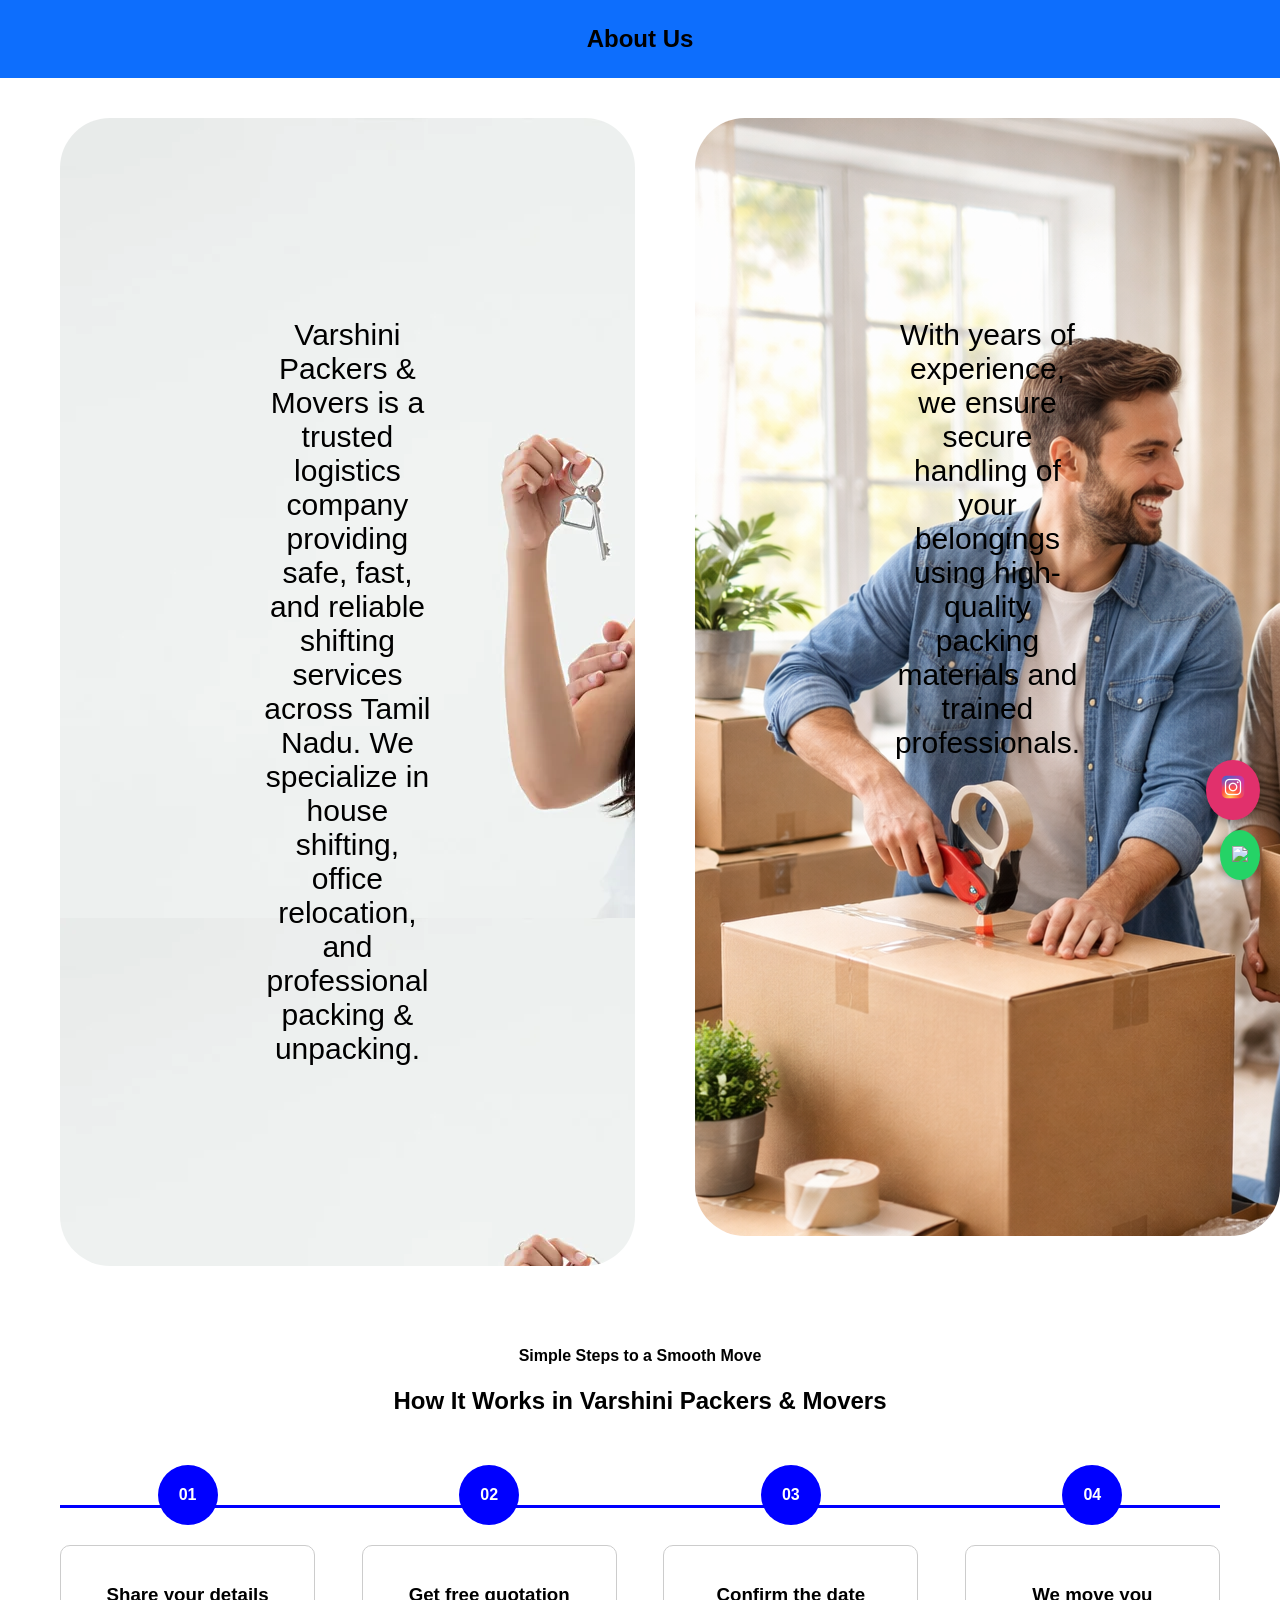
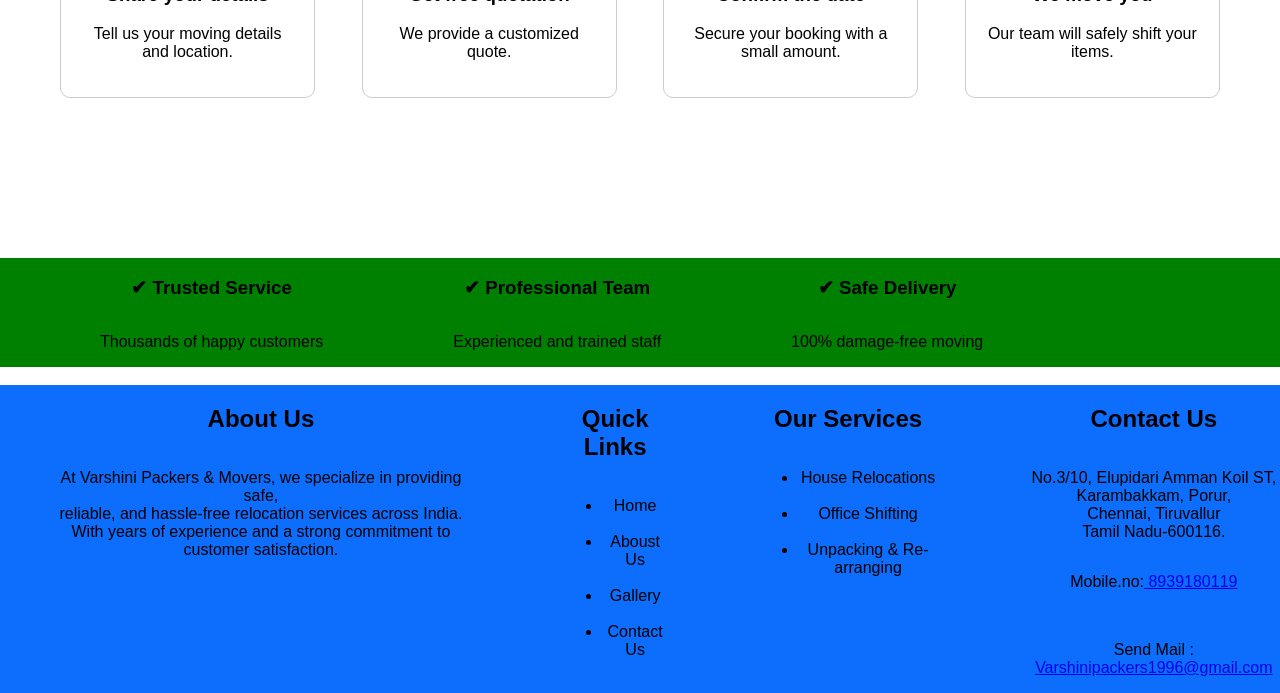
==== about.html @ 14fcb634 "Add files via upload" ====
<!DOCTYPE html>
<html>
<head>
    <meta name="viewport" content="width=device-width, initial-scale=1.0">
    <title>About - Varshini Packers & Movers</title>
    <link rel="stylesheet" href="style.css">
    <style>
        body{
            margin-top: 0;
        }
        .abot{
            text-align: center;
            display: flex;
        }
        .bas{
            margin:-60px;
            padding: 25px;
            border: #E1306C;
            background-color: #0d6efd;
            text-align: center;
        }
        .sm{
            margin: 100px 0px 0px 60px;
            padding: 200px;
            background-image: url("images/19.webp" );
            font-size: 30px;
            width: 250px;
            display: flex;
            
            border-radius: 50px;
        }
        .sr{
            margin-top:100px ;
            padding: 200px;
            background-image: url("images/pic4.png" );
            width: 250px;
            font-size: 30px;
            display: flex;
            margin-left: 60px;
            border-radius: 50px;
        }
        .about-feature{

            background-color: green;
            margin-top: 100px;
            margin-bottom: anchor-size(-37px);
            display: flex;
               gap: 30px;
        }
        .feature{
            display: flex;
            flex-direction: column;
            text-align: center;
            margin-left: 100px;
        }
        

        .steps {
    text-align: center;
    padding: 60px;
}


.step-container {
    display: flex;
    justify-content: space-between;
    position: relative;
    margin-top: 50px;
}


/* LINE CONNECTOR */
.step-container::before {
    content: "";
    position: absolute;
    top: 40px;
    left: 0;
    width: 100%;
    height: 3px;
    background: blue;
    z-index: -1;
}


/* EACH STEP */
.step {
    width: 22%;
    text-align: center;
}


/* CIRCLE NUMBER */
.circle {
    width: 60px;
    height: 60px;
    background: blue;
    color: white;
    border-radius: 50%;
    line-height: 60px;
    margin: auto;
    font-weight: bold;
}


/* BOX */
.box {
    border: 1px solid #ccc;
    padding: 20px;
    margin-top: 20px;
    border-radius: 10px;
}


/* HOVER EFFECT */
.box:hover {
    border-color: blue;
    box-shadow: 0 5px 15px rgba(0,0,0,0.2);
}

        .subu{
    background-color: #0d6efd;
    display: flex;
    gap: 40px;


}
.ros{
    display: flex;
    flex-direction: column;
    text-align: center;
    margin-left: 50px;
}
.sn{
    text-wrap: inherit;
}


/* ================= RESPONSIVE (SAME UI) ================= */

/* Tablet */
@media (max-width: 992px) {

    .abot {
        flex-wrap: wrap;
        justify-content: center;
    }

    .sm, .sr {
        padding: 120px;
        width: 200px;
    }

    .about-feature {
        flex-wrap: wrap;
        justify-content: center;
    }

    .feature {
        margin-left: 0;
    }

    .step-container {
        flex-wrap: wrap;
        gap: 20px;
    }

    .step {
        width: 45%;
    }
}


/* Mobile */
@media (max-width: 768px) {

    /* About section */
    .abot {
        flex-direction: column;
        align-items: center;
    }

    .sm, .sr {
        padding: 80px;
        width: 80%;
        margin-left: 0;
    }

    .bas {
        margin: 10px;
    }

    /* Feature section */
    .about-feature {
        flex-direction: column;
        align-items: center;
    }

    .feature {
        margin-left: 0;
    }

    /* Steps */
    .step-container {
        flex-direction: column;
        align-items: center;
    }

    .step {
        width: 90%;
    }

    .step-container::before {
        display: none; /* line remove mobile */
    }

    /* Footer */
    .subu {
        flex-direction: column;
        align-items: center;
    }

    .ros {
        margin-left: 0;
    }
}


/* Small Mobile */
@media (max-width: 480px) {

    .sm, .sr {
        padding: 60px;
        font-size: 18px;
    }

    .circle {
        width: 50px;
        height: 50px;
        line-height: 50px;
    }

    .box {
        padding: 15px;
    }
}
        
        </style>
</head>
<body>
<h2 class="bas">About Us</h2>

<section class="abot">

    <p class="sm">
        Varshini Packers & Movers is a trusted logistics company providing safe,
        fast, and reliable shifting services across Tamil Nadu. We specialize in house shifting,
        office relocation, and professional packing & unpacking.
    </p>
    <p class="sr">
        With years of experience, we ensure secure handling of your belongings using
        high-quality packing materials and trained professionals.
    </p>
</section>

<section class="steps">


    <h4>Simple Steps to a Smooth Move</h4>
    <h1>How It Works in Varshini Packers & Movers</h1>


    <div class="step-container">


        <!-- STEP 1 -->
        <div class="step">
            <div class="circle">01</div>
            <div class="box">
                <h3>Share your details</h3>
                <p>Tell us your moving details and location.</p>
            </div>
        </div>


        <!-- STEP 2 -->
        <div class="step">
            <div class="circle">02</div>
            <div class="box">
                <h3>Get free quotation</h3>
                <p>We provide a customized quote.</p>
            </div>
        </div>


        <!-- STEP 3 -->
        <div class="step">
            <div class="circle">03</div>
            <div class="box">
                <h3>Confirm the date</h3>
                <p>Secure your booking with a small amount.</p>
            </div>
        </div>


        <!-- STEP 4 -->
        <div class="step">
            <div class="circle">04</div>
            <div class="box">
                <h3>We move you</h3>
                <p>Our team will safely shift your items.</p>
            </div>
        </div>


    </div>


</section>



<div class="about-feature">
    <div class="feature">
        <h3>✔ Trusted Service</h3>
        <p>Thousands of happy customers</p>
    </div>

    <div class="feature">
        <h3>✔ Professional Team</h3>
        <p>Experienced and trained staff</p>
    </div>

    <div class="feature">
        <h3>✔ Safe Delivery</h3>
        <p>100% damage-free moving</p>
    </div>
</div>





<div class="social-float">

    <!-- WhatsApp -->
    <a href="https://wa.me/ 8939180119" target="_blank" class="whatsapp">
        <img src="images\whatsapp.png">
    </a>
    <br>
    <!-- Instagram -->
    <a href="https://www.instagram.com/varshinipackers1996" target="_blank" class="instagram">
        <img src="images\instagram.png">
    </a>
    

</div>

<selection  class="subu">
    <div class="ros">
        <h2>About Us</h2>
        <p class="sn">At Varshini Packers & Movers, we specialize in providing safe,<br> reliable, and hassle-free relocation services across India.
        <br> With years of experience and a strong commitment to customer satisfaction.</p>
    </div>

    <div class="ros">
        <h2>Quick Links</h2>
        <ul>
            <li><a onclick="window.location.href='index.html'">Home</a></li><br>
            <li><a onclick="window.location.href='about.html'">Aboust Us</a></li><br>
            <li><a onclick="window.location.href='gallery.html'">Gallery</a></li><br>
            <li><a onclick="window.location.href='contact.html'">Contact Us</a></li>
        </ul>
    </div>

    <div class="ros">
        <h2>Our Services</h2>
        <ul>
            <li><a onclick="window.location.href='house.html'">House Relocations</a></li><br>
            <li><a onclick="window.location.href='office.html'">Office Shifting</a></li><br>
            <li><a onclick="window.location.href='unpackandreloc.html'">Unpacking & Re-arranging</a></li>
        </ul>
    </div>

     <div class="ros">
        <h2>Contact Us</h2>
        <p>No.3/10, Elupidari Amman Koil ST,<br>
Karambakkam, Porur,<br> Chennai, Tiruvallur<br>
Tamil Nadu-600116.</p>
<p> Mobile.no:<a href="tel: 8939180119"> 8939180119</a>  </p><br>
<p>Send Mail : <a href="mailto: Varshinipackers1996@gmail.com ">Varshinipackers1996@gmail.com </a></p>

    </div>
</selection>
</body>
</html>
---- style.css ----
body {
    font-family: Arial;
    margin:0;
    padding-top: 60px;
    
}
nav { display:flex;
    justify-content:space-between;
    background:deepskyblue;
    color:white;
    padding:10px;
}
nav ul {
    display:flex;
    list-style:none;
}
nav ul li {
    margin:10px;
}

.hero {
    margin-top: 2%;
    position:relative;
    text-align:center;
    color:white;
}

.hero-img {
    width:100%;
    height:90vh;
    object-fit:cover;
}

.hero h2 {
    position:absolute;
    top:40%;
    left:50%;
    transform:translate(-50%, -50%);
}

.hero button {
    position:absolute;
    top:55%; left:50%;
    transform:translate(-50%, -50%);
}

.services {
    display:flex;
    justify-content:center;
    flex-wrap:wrap;
}
.card {
    padding:15px;
    margin:10px;
    background:#f4f4f4;
    text-align:center;
    width:200px;
}
.card img {
    width:100%;
    height:120px;
    object-fit:cover;
}

button {
    background:orange;
    padding:10px;
    border:none;
    color:white;
}
.logo{
    height: 70px;
    width: 150px;
    border-radius: 10%;
    background-color: #0d6efd;
}
/* Fade In Animation */
@keyframes fadeIn {
    from {
        opacity: 0; transform: translateY(20px); }
    to { opacity: 1; transform: translateY(0); }
}



/* Slide Down Navbar */
@keyframes slideDown {
    from { transform: translateY(-100%); opacity:0; }
    to { transform: translateY(0); opacity:1; }
}

.hero h2 {
    animation: fadeIn 2s ease-in-out;
}

.hero button {
    animation: fadeIn 3s ease-in-out;
}

.card {
    transition: transform 0.3s, box-shadow 0.3s;
    animation: fadeIn 1s ease-in;
}

.card:hover {
    transform: scale(1.05);
    box-shadow: 0 10px 20px rgba(0,0,0,0.2);
}

/* Navbar animation */
nav {
    position: fixed;
    top: 0;
    width: 100%;
    z-index: 1000;
    animation: slideDown 1s ease;
}

.menu li {
  position: relative;
  display: inline-block;
}

.menu a {
 color:black;
  text-decoration: none;
  padding: 10px 15px;
  display: block;
}

/* Dropdown hidden */
.dropdown-menu {
  display: none;
  position: absolute;
  background:deepskyblue;
  min-width: 200px;
  top: 100%;
  left: 0;
}

.dropdown-menu li {
  display: block;
}

.dropdown-menu a {
  color: black;
}

/* Hover effect (PC) */
.dropdown:hover .dropdown-menu {
  display: block;
}





.social-float a {
    position: fixed;
    right: 20px;
    padding: 12px;
    border-radius: 50%;
    color: white;
    font-size: 22px;
    text-align: center;
    z-index: 1000;
    box-shadow: 0 4px 10px rgba(0,0,0,0.3);
    transition: transform 0.10s;
}

.social-float a:hover {
    transform: scale(1.1);
}

/* WhatsApp */
.whatsapp {
    bottom: 20px;
    background: #25D366;
}

/* Instagram */
.instagram {
    bottom: 80px;
    background: #E1306C;
}



.about {
    padding: 50px;
}

.about-container {
    display: flex;
    align-items: center;
    justify-content: space-between;
}

/* LEFT IMAGES */
.about-images {
    position: relative;
}

.img1 {
     height:300px;
    width: 250px;
    border-radius: 50%;
}

.img2 {
  height:300px;
    width: 250px;
    border-radius: 50%;
    position: absolute;
    left: 150px;
    top: 50px;
}

/* EXPERIENCE CIRCLE */
.experience {
    position: absolute;
    top: 100px;
    left: 80px;
    background: blue;
    color: white;
    padding: 20px;
    border-radius: 70%;
    text-align: center;
}

/* RIGHT CONTENT */
.about-content {
    width: 50%;
}

.about-content h1 {
    font-size: 30px;
}

.about-content ul {
    list-style: none;
}

.about-content li {
    margin: 10px 0;
}

/* BUTTON */
button {
    padding: 10px 20px;
    background: blue;
    color: white;
    border: none;
    border-radius: 20px;
}

.services {
    background: url('bg.jpg') no-repeat center;
    background-size: cover;
    padding: 80px;
    text-align: center;
    color: white;
}

/* overlay dark effect */
.services::before {
    position: absolute;
    background: rgba(0,0,0,0.6);
    top: 0;
    left: 0;
    width: 100%;
    height: 100%;
    z-index: -1;
}

.service-container {
   background:url("images/pic1.png");
   padding:100px;
    display: flex;
    justify-content: center;
    gap: 30px;
    margin-top: 40px;
}

/* CARD DESIGN */
.card {
    background: white;
    color: black;
    padding: 30px;
    width: 250px;
    border-radius: 10px;
    position: relative;
    transition: 0.3s;
}

/* HOVER EFFECT */
.card:hover {
    transform: translateY(-10px);
    box-shadow: 0 10px 20px rgba(0,0,0,0.3);
}

/* CIRCLE IMAGE */
.circle-img {
    position: absolute;
    top: -50px;
    left: 50%;
    transform: translateX(-50%);
}

.circle-img img {
    width: 100px;
    height: 100px;
    border-radius: 50%;
    border: 5px solid blue;
}

/* TEXT */
.card h3 {
    margin-top: 60px;
}

button {
    margin-top: 10px;
    padding: 8px 15px;
    background:blue;
    color: white;
    border: none;
}

.subu{
    background-color: #0d6efd;
    display: flex;
    gap: 40px;

}
.ros{
    display: flex;
    flex-direction: column;
    text-align: center;
    margin-left: 50px;
}
.sn{
    text-wrap: inherit;
}



/* ================= RESPONSIVE (DO NOT CHANGE DESIGN) ================= */

/* Tablet */
@media (max-width: 992px) {

    .hero-img {
        height: 70vh;
    }

    .about-container {
        flex-wrap: wrap;
        justify-content: center;
    }

    .about-content {
        width: 80%;
    }

    .service-container {
        flex-wrap: wrap;
    }
}


/* Mobile */
@media (max-width: 768px) {

    /* Navbar */
    nav {
        flex-wrap: wrap;
    }

    nav ul {
        flex-wrap: wrap;
        justify-content: center;
    }

    nav ul li {
        margin: 5px;
    }

    /* Hero */
    .hero-img {
        height: 50vh;
    }

    .hero h2 {
        font-size: 20px;
        width: 90%;
    }

    /* Services */
    .services {
        padding: 40px 20px;
    }

    .service-container {
        flex-wrap: wrap;
        padding: 30px;
    }

    .card {
        width: 80%;
    }

    /* About */
    .about-container {
        flex-direction: column;
        align-items: center;
    }

    .about-content {
        width: 90%;
        text-align: center;
    }

    .img2 {
        left: 80px;
        top: 40px;
    }

    .experience {
        left: 60px;
        top: 80px;
    }

    /* Social */
    .social-float a {
        right: 10px;
    }

    /* Footer section */
    .subu {
        flex-wrap: wrap;
        justify-content: center;
    }
}


/* Small Mobile */
@media (max-width: 480px) {

    .hero h2 {
        font-size: 16px;
    }

    .card {
        width: 95%;
    }

    .img1, .img2 {
        width: 120px;
        height: 120px;
    }

    .img2 {
        left: 60px;
    }

    .experience {
        left: 40px;
        padding: 10px;
    }
}



.slider{
    width: 100%;
    height: 100%;
    position: relative;
}

.slide{
    position: absolute;
    width: 100%;
    height: 100%;
    object-fit: cover;

    opacity: 0;
    transition: opacity 1s ease-in-out;
}

.slide.active{
    opacity: 1;
}
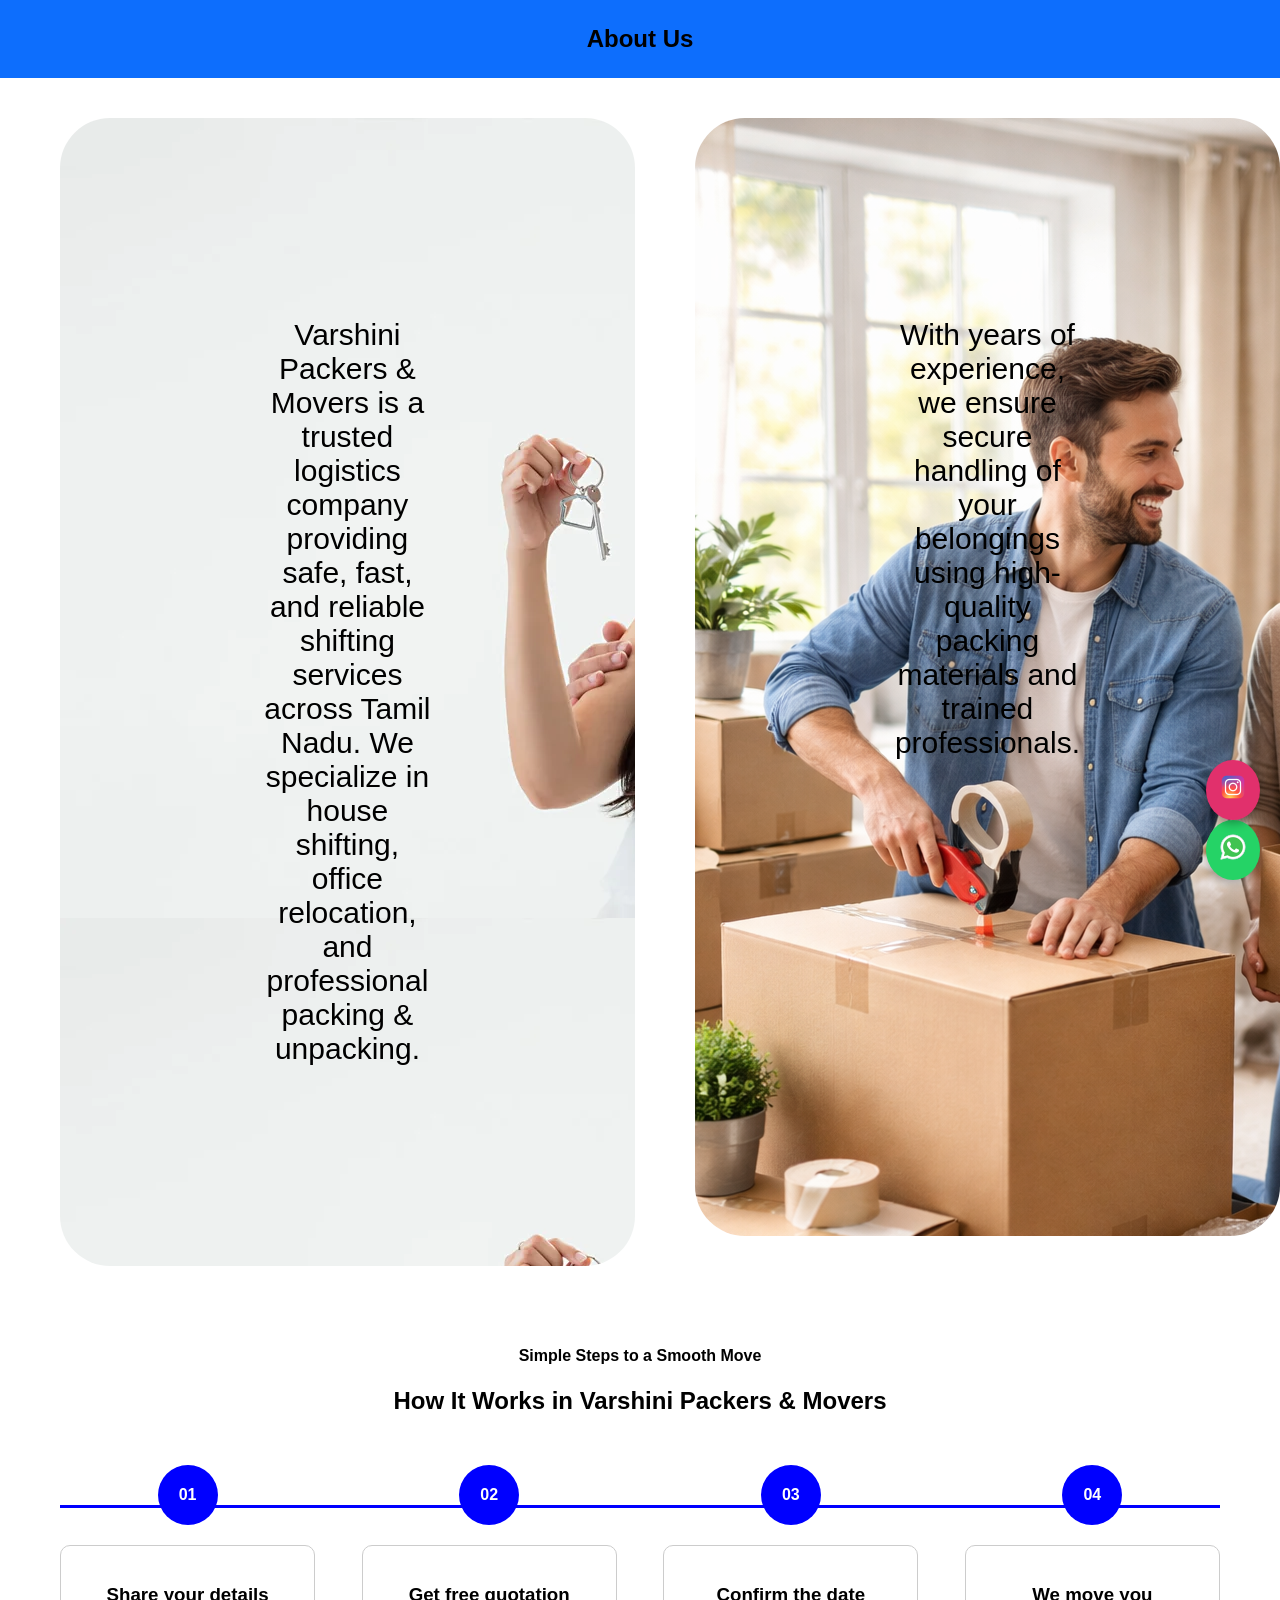
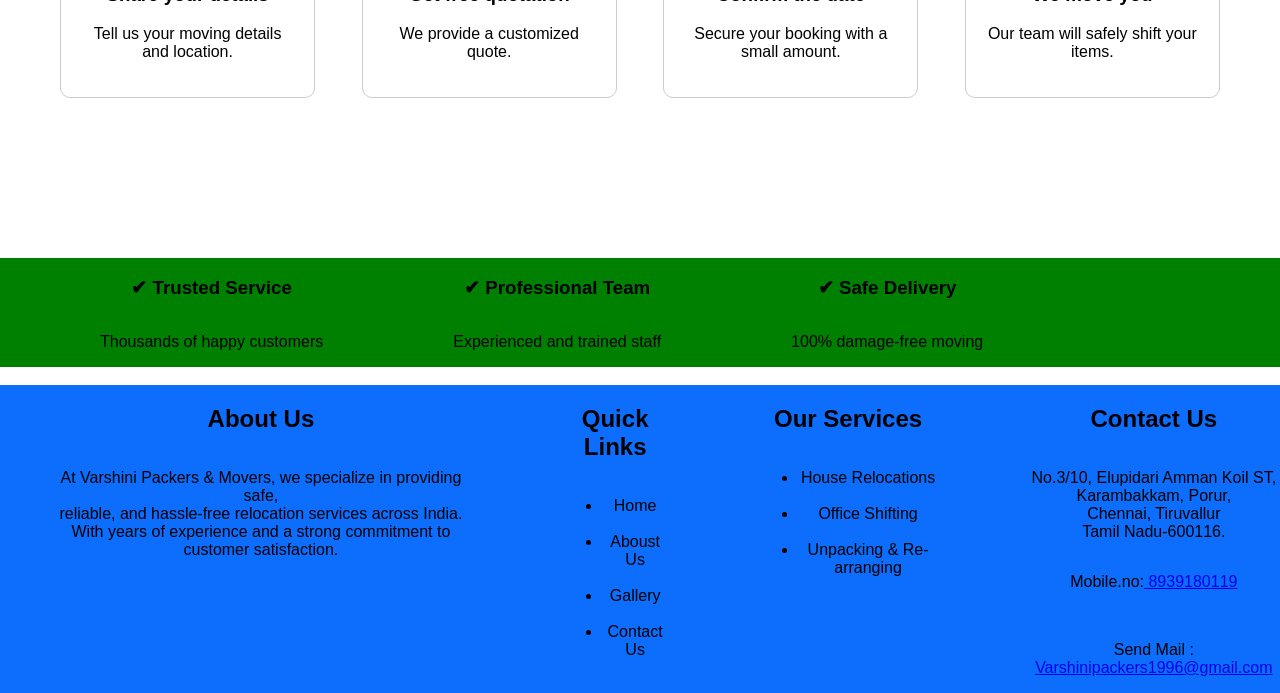
==== commit 593429a7: "Update about.html" ====
--- a/about.html
+++ b/about.html
@@ -343,7 +343,7 @@
 <div class="social-float">
 
     <!-- WhatsApp -->
-    <a href="https://wa.me/ 8939180119" target="_blank" class="whatsapp">
+    <a href="https://wa.me/918939180119" target="_blank" class="whatsapp">
         <img src="images\whatsapp.png">
     </a>
     <br>
@@ -392,4 +392,4 @@
     </div>
 </selection>
 </body>
-</html>+</html>
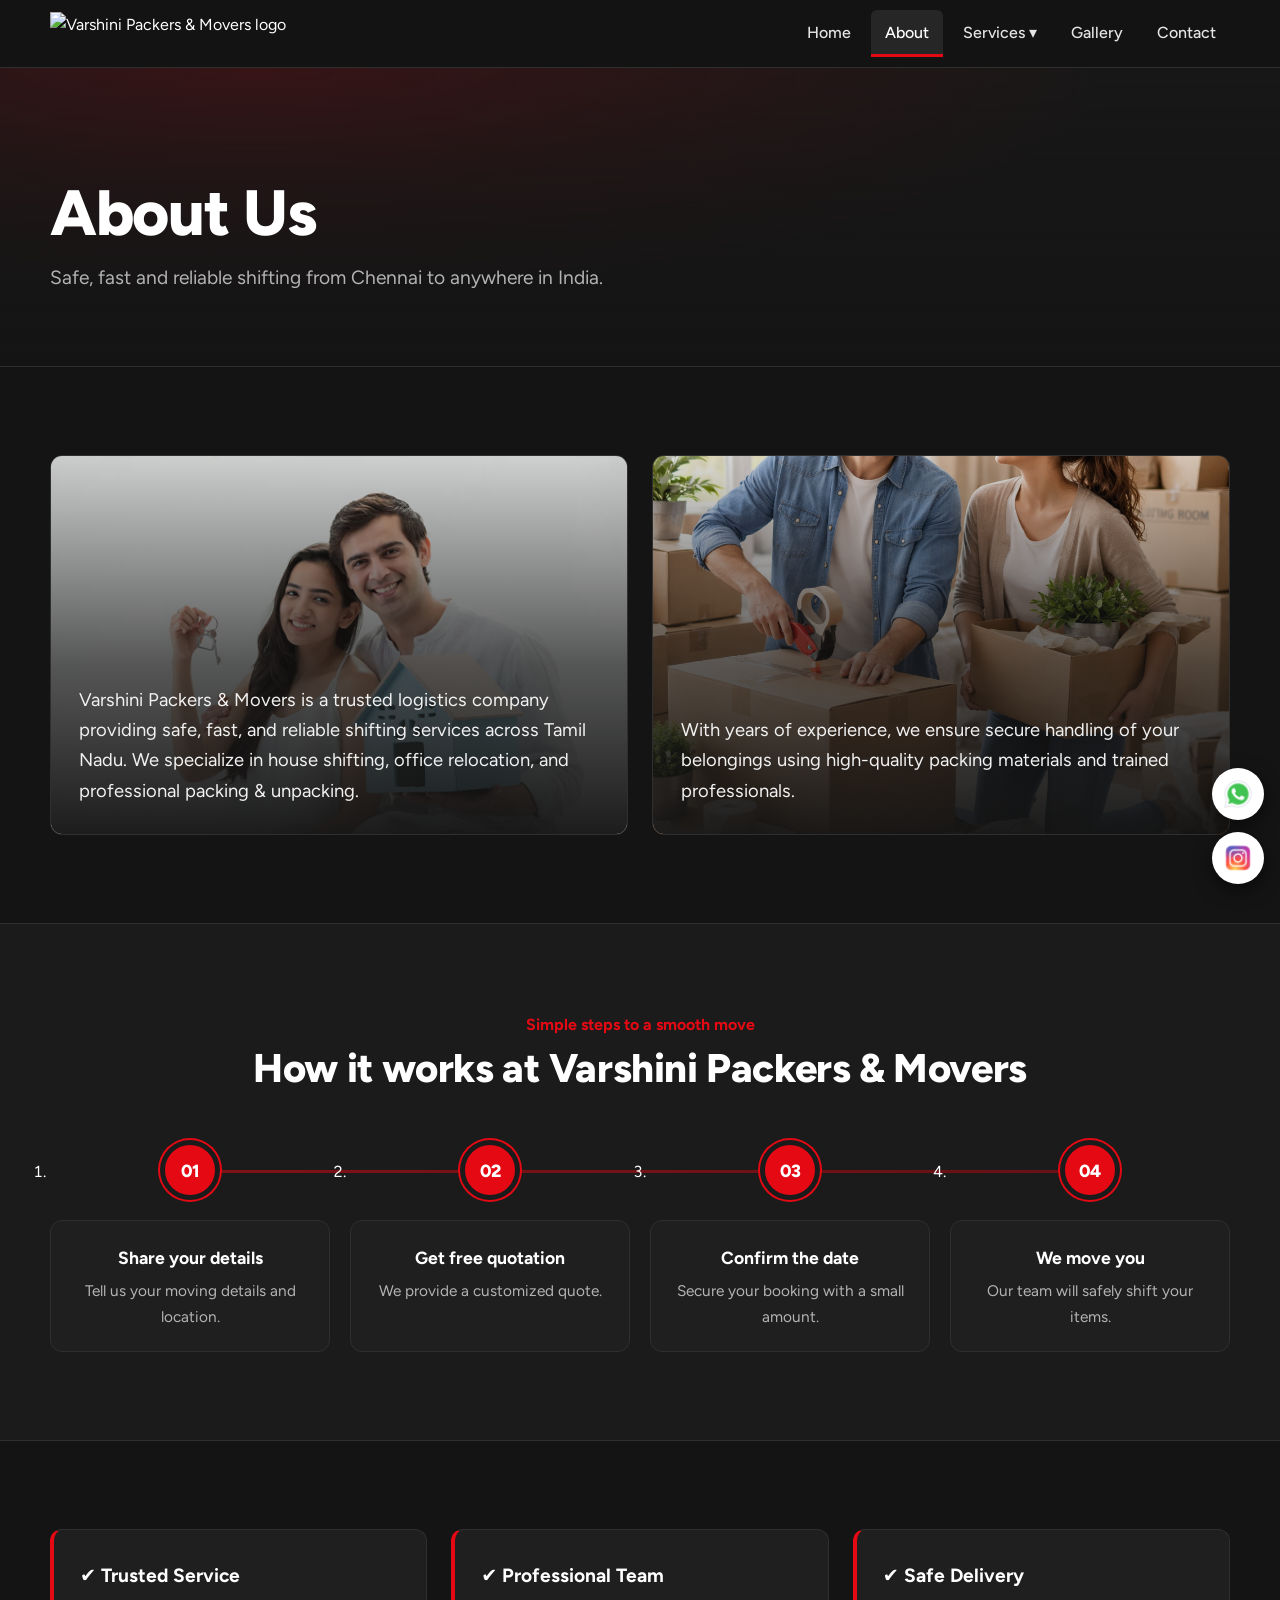
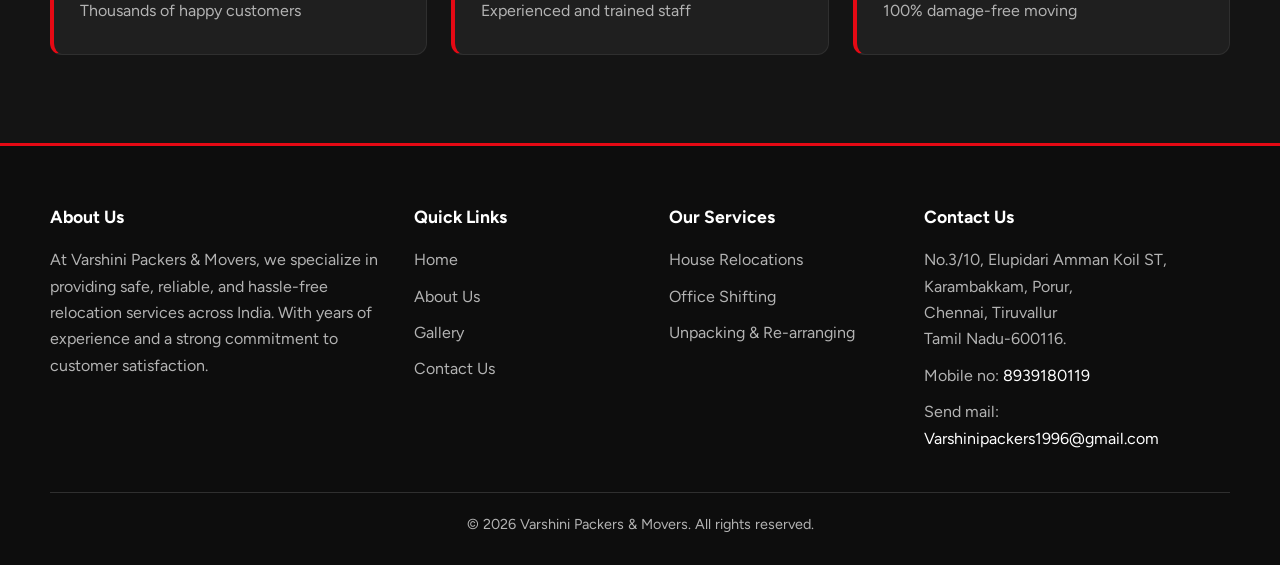
==== commit ea51eadb: "Refactor about.html with new layout and styles Updated the About page with improved structure, style" ====
--- a/about.html
+++ b/about.html
@@ -1,395 +1,631 @@
 <!DOCTYPE html>
-<html>
+<html lang="en">
 <head>
+    <meta charset="UTF-8">
     <meta name="viewport" content="width=device-width, initial-scale=1.0">
+    <meta name="description" content="About Varshini Packers & Movers, Chennai. Safe house shifting, office relocation, packing and unpacking services across Tamil Nadu and India.">
+    <meta name="theme-color" content="#141414">
     <title>About - Varshini Packers & Movers</title>
-    <link rel="stylesheet" href="style.css">
+    <link rel="icon" href="images/logo-14-dark.png">
+    <link rel="preconnect" href="https://fonts.googleapis.com">
+    <link rel="preconnect" href="https://fonts.gstatic.com" crossorigin>
+    <link href="https://fonts.googleapis.com/css2?family=Figtree:wght@400;500;600;700;800&display=swap" rel="stylesheet">
+
+    <!-- All styles for this page are inside this file, so it works without style.css.
+         Once every page is updated, these can move into one shared style.css. -->
     <style>
-        body{
-            margin-top: 0;
-        }
-        .abot{
+        :root {
+            --bg: #141414;
+            --bg-soft: #1b1b1b;
+            --card: #1f1f1f;
+            --card-hover: #262626;
+            --red: #e50914;
+            --red-dark: #b20710;
+            --text: #ffffff;
+            --muted: #b3b3b3;
+            --line: #2f2f2f;
+            --radius: 12px;
+            --nav-h: 68px;
+        }
+
+        *, *::before, *::after { box-sizing: border-box; margin: 0; padding: 0; }
+
+        html { scroll-behavior: smooth; -webkit-text-size-adjust: 100%; }
+
+        body {
+            font-family: "Figtree", system-ui, -apple-system, "Segoe UI", Roboto, Arial, sans-serif;
+            background: var(--bg);
+            color: var(--text);
+            line-height: 1.65;
+            overflow-x: hidden;
+        }
+
+        img { max-width: 100%; display: block; }
+        a { color: inherit; text-decoration: none; }
+        ul { list-style: none; }
+
+        a:focus-visible, button:focus-visible {
+            outline: 3px solid var(--red);
+            outline-offset: 3px;
+            border-radius: 6px;
+        }
+
+        .container {
+            width: min(1180px, 100% - 40px);
+            margin-inline: auto;
+        }
+
+        /* ---------- NAVBAR ---------- */
+        .nav {
+            position: sticky;
+            top: 0;
+            z-index: 100;
+            height: var(--nav-h);
+            background: rgba(20, 20, 20, 0.92);
+            backdrop-filter: blur(10px);
+            -webkit-backdrop-filter: blur(10px);
+            border-bottom: 1px solid var(--line);
+        }
+        .nav .container {
+            height: 100%;
+            display: flex;
+            align-items: center;
+            justify-content: space-between;
+        }
+        .nav-logo img { height: 44px; width: auto; }
+
+        .nav-links {
+            display: flex;
+            align-items: center;
+            gap: 6px;
+        }
+        .nav-links > li { position: relative; }
+        .nav-links a,
+        .nav-links button.drop-btn {
+            display: block;
+            padding: 10px 14px;
+            font: inherit;
+            font-weight: 500;
+            color: #e5e5e5;
+            background: none;
+            border: 0;
+            cursor: pointer;
+            border-radius: 6px;
+            transition: color .2s, background .2s;
+        }
+        .nav-links a:hover,
+        .nav-links button.drop-btn:hover,
+        .nav-links a.active { color: #fff; background: rgba(255, 255, 255, 0.08); }
+        .nav-links a.active { box-shadow: inset 0 -3px 0 var(--red); border-radius: 6px 6px 0 0; }
+
+        .dropdown {
+            position: absolute;
+            top: 100%;
+            left: 0;
+            min-width: 230px;
+            background: var(--card);
+            border: 1px solid var(--line);
+            border-top: 3px solid var(--red);
+            border-radius: 0 0 var(--radius) var(--radius);
+            padding: 6px;
+            opacity: 0;
+            visibility: hidden;
+            transform: translateY(8px);
+            transition: opacity .2s, transform .2s, visibility .2s;
+        }
+        .has-drop:hover .dropdown,
+        .has-drop:focus-within .dropdown,
+        .has-drop.open .dropdown {
+            opacity: 1;
+            visibility: visible;
+            transform: translateY(0);
+        }
+
+        .menu-toggle {
+            display: none;
+            width: 44px;
+            height: 44px;
+            background: none;
+            border: 1px solid var(--line);
+            border-radius: 8px;
+            cursor: pointer;
+            position: relative;
+        }
+        .menu-toggle span,
+        .menu-toggle span::before,
+        .menu-toggle span::after {
+            content: "";
+            position: absolute;
+            left: 11px;
+            width: 20px;
+            height: 2px;
+            background: #fff;
+            transition: transform .25s, opacity .25s;
+        }
+        .menu-toggle span { top: 21px; }
+        .menu-toggle span::before { left: 0; top: -7px; }
+        .menu-toggle span::after { left: 0; top: 7px; }
+        .menu-toggle[aria-expanded="true"] span { background: transparent; }
+        .menu-toggle[aria-expanded="true"] span::before { transform: translateY(7px) rotate(45deg); }
+        .menu-toggle[aria-expanded="true"] span::after { transform: translateY(-7px) rotate(-45deg); }
+
+        /* ---------- PAGE HEADER ---------- */
+        .page-head {
+            padding: clamp(56px, 10vw, 110px) 0 clamp(40px, 7vw, 72px);
+            background:
+                linear-gradient(180deg, rgba(20,20,20,0.55) 0%, var(--bg) 100%),
+                radial-gradient(ellipse at 20% 0%, rgba(229, 9, 20, 0.35), transparent 60%),
+                var(--bg-soft);
+            border-bottom: 1px solid var(--line);
+        }
+        .page-head h1 {
+            font-size: clamp(2.2rem, 6vw, 4rem);
+            font-weight: 800;
+            line-height: 1.1;
+            letter-spacing: -0.02em;
+        }
+        .page-head p {
+            margin-top: 14px;
+            max-width: 56ch;
+            color: var(--muted);
+            font-size: clamp(1rem, 2.4vw, 1.2rem);
+        }
+
+        section { padding: clamp(48px, 8vw, 88px) 0; }
+
+        .section-title {
+            font-size: clamp(1.6rem, 4.2vw, 2.5rem);
+            font-weight: 800;
+            line-height: 1.2;
+            letter-spacing: -0.01em;
+        }
+        .section-sub {
+            color: var(--muted);
+            margin-top: 8px;
+            max-width: 60ch;
+        }
+
+        /* ---------- ABOUT CARDS ---------- */
+        .about-grid {
+            display: grid;
+            grid-template-columns: repeat(2, 1fr);
+            gap: 24px;
+        }
+        .about-card {
+            position: relative;
+            min-height: 380px;
+            border-radius: var(--radius);
+            overflow: hidden;
+            display: flex;
+            align-items: flex-end;
+            isolation: isolate;
+            border: 1px solid var(--line);
+        }
+        .about-card img {
+            position: absolute;
+            inset: 0;
+            width: 100%;
+            height: 100%;
+            object-fit: cover;
+            z-index: -2;
+            transition: transform .6s ease;
+        }
+        .about-card::after {
+            content: "";
+            position: absolute;
+            inset: 0;
+            z-index: -1;
+            background: linear-gradient(0deg, rgba(20,20,20,0.96) 0%, rgba(20,20,20,0.7) 45%, rgba(20,20,20,0.15) 100%);
+        }
+        .about-card:hover img { transform: scale(1.05); }
+        .about-card p {
+            padding: 28px;
+            font-size: clamp(1rem, 2.2vw, 1.15rem);
+            color: #f1f1f1;
+        }
+
+        /* ---------- STEPS ---------- */
+        .steps { background: var(--bg-soft); border-block: 1px solid var(--line); }
+        .steps-head { text-align: center; margin-bottom: 48px; }
+        .steps-head .section-sub { margin-inline: auto; }
+        .steps-head h2 { margin-top: 6px; }
+        .kicker { color: var(--red); font-weight: 700; }
+
+        .step-list {
+            display: grid;
+            grid-template-columns: repeat(4, 1fr);
+            gap: 20px;
+            position: relative;
+            counter-reset: step;
+        }
+        .step-list::before {
+            content: "";
+            position: absolute;
+            top: 30px;
+            left: 12%;
+            right: 12%;
+            height: 3px;
+            background: linear-gradient(90deg, var(--red), var(--red-dark));
+            opacity: .5;
+        }
+        .step { text-align: center; position: relative; }
+        .circle {
+            width: 60px;
+            height: 60px;
+            margin: 0 auto;
+            display: grid;
+            place-items: center;
+            background: var(--red);
+            color: #fff;
+            font-weight: 800;
+            font-size: 1.1rem;
+            border-radius: 50%;
+            border: 5px solid var(--bg-soft);
+            box-shadow: 0 0 0 2px var(--red);
+            position: relative;
+            z-index: 1;
+        }
+        .box {
+            margin-top: 20px;
+            padding: 22px 18px;
+            background: var(--card);
+            border: 1px solid var(--line);
+            border-radius: var(--radius);
+            height: calc(100% - 80px);
+            transition: border-color .25s, background .25s;
+        }
+        .box:hover { border-color: var(--red); background: var(--card-hover); }
+        .box h3 { font-size: 1.1rem; margin-bottom: 6px; }
+        .box p { color: var(--muted); font-size: .96rem; }
+
+        /* ---------- FEATURES ---------- */
+        .feature-grid {
+            display: grid;
+            grid-template-columns: repeat(3, 1fr);
+            gap: 24px;
+        }
+        .feature {
+            padding: 30px 26px;
+            background: var(--card);
+            border: 1px solid var(--line);
+            border-left: 4px solid var(--red);
+            border-radius: var(--radius);
+        }
+        .feature h3 { font-size: 1.2rem; margin-bottom: 6px; }
+        .feature p { color: var(--muted); }
+
+        /* ---------- FOOTER ---------- */
+        .footer {
+            background: #0d0d0d;
+            border-top: 3px solid var(--red);
+            padding: 56px 0 28px;
+            color: var(--muted);
+        }
+        .footer-grid {
+            display: grid;
+            grid-template-columns: 1.5fr 1fr 1fr 1.4fr;
+            gap: 36px;
+        }
+        .footer h2 { color: #fff; font-size: 1.1rem; margin-bottom: 16px; }
+        .footer li + li { margin-top: 10px; }
+        .footer a { transition: color .2s; }
+        .footer a:hover { color: #fff; }
+        .footer address { font-style: normal; }
+        .footer p + p { margin-top: 10px; }
+        .footer-bottom {
+            margin-top: 40px;
+            padding-top: 20px;
+            border-top: 1px solid var(--line);
             text-align: center;
-            display: flex;
-        }
-        .bas{
-            margin:-60px;
-            padding: 25px;
-            border: #E1306C;
-            background-color: #0d6efd;
-            text-align: center;
-        }
-        .sm{
-            margin: 100px 0px 0px 60px;
-            padding: 200px;
-            background-image: url("images/19.webp" );
-            font-size: 30px;
-            width: 250px;
-            display: flex;
-            
-            border-radius: 50px;
-        }
-        .sr{
-            margin-top:100px ;
-            padding: 200px;
-            background-image: url("images/pic4.png" );
-            width: 250px;
-            font-size: 30px;
-            display: flex;
-            margin-left: 60px;
-            border-radius: 50px;
-        }
-        .about-feature{
-
-            background-color: green;
-            margin-top: 100px;
-            margin-bottom: anchor-size(-37px);
-            display: flex;
-               gap: 30px;
-        }
-        .feature{
+            font-size: .9rem;
+        }
+        .footer a[href^="tel"], .footer a[href^="mailto"] { color: #fff; word-break: break-word; }
+
+        /* ---------- FLOATING SOCIAL BUTTONS ---------- */
+        .social-float {
+            position: fixed;
+            right: 16px;
+            bottom: 16px;
+            z-index: 90;
             display: flex;
             flex-direction: column;
-            text-align: center;
-            margin-left: 100px;
-        }
-        
-
-        .steps {
-    text-align: center;
-    padding: 60px;
-}
-
-
-.step-container {
-    display: flex;
-    justify-content: space-between;
-    position: relative;
-    margin-top: 50px;
-}
-
-
-/* LINE CONNECTOR */
-.step-container::before {
-    content: "";
-    position: absolute;
-    top: 40px;
-    left: 0;
-    width: 100%;
-    height: 3px;
-    background: blue;
-    z-index: -1;
-}
-
-
-/* EACH STEP */
-.step {
-    width: 22%;
-    text-align: center;
-}
-
-
-/* CIRCLE NUMBER */
-.circle {
-    width: 60px;
-    height: 60px;
-    background: blue;
-    color: white;
-    border-radius: 50%;
-    line-height: 60px;
-    margin: auto;
-    font-weight: bold;
-}
-
-
-/* BOX */
-.box {
-    border: 1px solid #ccc;
-    padding: 20px;
-    margin-top: 20px;
-    border-radius: 10px;
-}
-
-
-/* HOVER EFFECT */
-.box:hover {
-    border-color: blue;
-    box-shadow: 0 5px 15px rgba(0,0,0,0.2);
-}
-
-        .subu{
-    background-color: #0d6efd;
-    display: flex;
-    gap: 40px;
-
-
-}
-.ros{
-    display: flex;
-    flex-direction: column;
-    text-align: center;
-    margin-left: 50px;
-}
-.sn{
-    text-wrap: inherit;
-}
-
-
-/* ================= RESPONSIVE (SAME UI) ================= */
-
-/* Tablet */
-@media (max-width: 992px) {
-
-    .abot {
-        flex-wrap: wrap;
-        justify-content: center;
-    }
-
-    .sm, .sr {
-        padding: 120px;
-        width: 200px;
-    }
-
-    .about-feature {
-        flex-wrap: wrap;
-        justify-content: center;
-    }
-
-    .feature {
-        margin-left: 0;
-    }
-
-    .step-container {
-        flex-wrap: wrap;
-        gap: 20px;
-    }
-
-    .step {
-        width: 45%;
-    }
-}
-
-
-/* Mobile */
-@media (max-width: 768px) {
-
-    /* About section */
-    .abot {
-        flex-direction: column;
-        align-items: center;
-    }
-
-    .sm, .sr {
-        padding: 80px;
-        width: 80%;
-        margin-left: 0;
-    }
-
-    .bas {
-        margin: 10px;
-    }
-
-    /* Feature section */
-    .about-feature {
-        flex-direction: column;
-        align-items: center;
-    }
-
-    .feature {
-        margin-left: 0;
-    }
-
-    /* Steps */
-    .step-container {
-        flex-direction: column;
-        align-items: center;
-    }
-
-    .step {
-        width: 90%;
-    }
-
-    .step-container::before {
-        display: none; /* line remove mobile */
-    }
-
-    /* Footer */
-    .subu {
-        flex-direction: column;
-        align-items: center;
-    }
-
-    .ros {
-        margin-left: 0;
-    }
-}
-
-
-/* Small Mobile */
-@media (max-width: 480px) {
-
-    .sm, .sr {
-        padding: 60px;
-        font-size: 18px;
-    }
-
-    .circle {
-        width: 50px;
-        height: 50px;
-        line-height: 50px;
-    }
-
-    .box {
-        padding: 15px;
-    }
-}
-        
-        </style>
+            gap: 12px;
+        }
+        .social-float a {
+            width: 52px;
+            height: 52px;
+            border-radius: 50%;
+            background: #fff;
+            display: grid;
+            place-items: center;
+            box-shadow: 0 6px 18px rgba(0, 0, 0, 0.55);
+            transition: transform .2s;
+        }
+        .social-float a:hover { transform: scale(1.1); }
+        .social-float img { width: 32px; height: 32px; object-fit: contain; }
+
+        /* ---------- TABLET ---------- */
+        @media (max-width: 992px) {
+            .step-list { grid-template-columns: repeat(2, 1fr); gap: 32px 20px; }
+            .step-list::before { display: none; }
+            .box { height: auto; }
+            .feature-grid { grid-template-columns: 1fr; }
+            .footer-grid { grid-template-columns: repeat(2, 1fr); }
+        }
+
+        /* ---------- MOBILE ---------- */
+        @media (max-width: 768px) {
+            .menu-toggle { display: block; }
+
+            .nav-links {
+                position: absolute;
+                top: var(--nav-h);
+                left: 0;
+                right: 0;
+                flex-direction: column;
+                align-items: stretch;
+                gap: 0;
+                padding: 8px 20px 18px;
+                background: #141414;
+                border-bottom: 3px solid var(--red);
+                max-height: calc(100vh - var(--nav-h));
+                overflow-y: auto;
+                display: none;
+            }
+            .nav-links.open { display: flex; }
+            .nav-links a, .nav-links button.drop-btn {
+                width: 100%;
+                text-align: left;
+                padding: 14px 8px;
+                border-bottom: 1px solid var(--line);
+                border-radius: 0;
+            }
+            .nav-links a.active { box-shadow: inset 3px 0 0 var(--red); border-radius: 0; }
+
+            .dropdown {
+                position: static;
+                opacity: 1;
+                visibility: visible;
+                transform: none;
+                display: none;
+                border: 0;
+                background: var(--bg-soft);
+                padding: 0 0 0 14px;
+            }
+            .has-drop:hover .dropdown { display: none; }
+            .has-drop.open .dropdown { display: block; }
+
+            .about-grid { grid-template-columns: 1fr; }
+            .about-card { min-height: 320px; }
+            .footer-grid { grid-template-columns: 1fr; gap: 28px; }
+        }
+
+        /* ---------- SMALL MOBILE ---------- */
+        @media (max-width: 480px) {
+            .container { width: calc(100% - 32px); }
+            .nav-logo img { height: 38px; }
+            .step-list { grid-template-columns: 1fr; }
+            .circle { width: 52px; height: 52px; }
+            .about-card p { padding: 22px; }
+            .social-float { right: 12px; bottom: 12px; }
+            .social-float a { width: 46px; height: 46px; }
+            .social-float img { width: 28px; height: 28px; }
+        }
+
+        @media (prefers-reduced-motion: reduce) {
+            *, *::before, *::after { transition: none !important; scroll-behavior: auto !important; }
+        }
+    </style>
 </head>
 <body>
-<h2 class="bas">About Us</h2>
-
-<section class="abot">
-
-    <p class="sm">
-        Varshini Packers & Movers is a trusted logistics company providing safe,
-        fast, and reliable shifting services across Tamil Nadu. We specialize in house shifting,
-        office relocation, and professional packing & unpacking.
-    </p>
-    <p class="sr">
-        With years of experience, we ensure secure handling of your belongings using
-        high-quality packing materials and trained professionals.
-    </p>
-</section>
-
-<section class="steps">
-
-
-    <h4>Simple Steps to a Smooth Move</h4>
-    <h1>How It Works in Varshini Packers & Movers</h1>
-
-
-    <div class="step-container">
-
-
-        <!-- STEP 1 -->
-        <div class="step">
-            <div class="circle">01</div>
-            <div class="box">
-                <h3>Share your details</h3>
-                <p>Tell us your moving details and location.</p>
+
+<!-- NAVBAR -->
+<header class="nav">
+    <div class="container">
+        <a href="index.html" class="nav-logo" aria-label="Varshini Packers & Movers home">
+            <img src="images/logo-14-dark.png" alt="Varshini Packers & Movers logo">
+        </a>
+
+        <button class="menu-toggle" id="menuToggle" aria-label="Open menu" aria-expanded="false" aria-controls="navLinks">
+            <span></span>
+        </button>
+
+        <ul class="nav-links" id="navLinks">
+            <li><a href="index.html">Home</a></li>
+            <li><a href="about.html" class="active" aria-current="page">About</a></li>
+            <li class="has-drop">
+                <button class="drop-btn" type="button" aria-expanded="false" aria-haspopup="true">Services &#9662;</button>
+                <ul class="dropdown">
+                    <li><a href="house.html">House Shifting</a></li>
+                    <li><a href="office.html">Office Relocation</a></li>
+                    <li><a href="unpackandreloc.html">Packing &amp; Unpacking</a></li>
+                </ul>
+            </li>
+            <li><a href="gallery.html">Gallery</a></li>
+            <li><a href="contact.html">Contact</a></li>
+        </ul>
+    </div>
+</header>
+
+<main>
+    <!-- PAGE HEADER -->
+    <div class="page-head">
+        <div class="container">
+            <h1>About Us</h1>
+            <p>Safe, fast and reliable shifting from Chennai to anywhere in India.</p>
+        </div>
+    </div>
+
+    <!-- ABOUT -->
+    <section>
+        <div class="container about-grid">
+            <article class="about-card">
+                <img src="images/19.webp" alt="Varshini Packers & Movers team carefully packing household items" loading="lazy">
+                <p>
+                    Varshini Packers &amp; Movers is a trusted logistics company providing safe,
+                    fast, and reliable shifting services across Tamil Nadu. We specialize in house shifting,
+                    office relocation, and professional packing &amp; unpacking.
+                </p>
+            </article>
+
+            <article class="about-card">
+                <img src="images/pic4.png" alt="Belongings packed and loaded securely for relocation" loading="lazy">
+                <p>
+                    With years of experience, we ensure secure handling of your belongings using
+                    high-quality packing materials and trained professionals.
+                </p>
+            </article>
+        </div>
+    </section>
+
+    <!-- HOW IT WORKS -->
+    <section class="steps">
+        <div class="container">
+            <div class="steps-head">
+                <p class="kicker">Simple steps to a smooth move</p>
+                <h2 class="section-title">How it works at Varshini Packers &amp; Movers</h2>
+            </div>
+
+            <ol class="step-list">
+                <li class="step">
+                    <div class="circle">01</div>
+                    <div class="box">
+                        <h3>Share your details</h3>
+                        <p>Tell us your moving details and location.</p>
+                    </div>
+                </li>
+                <li class="step">
+                    <div class="circle">02</div>
+                    <div class="box">
+                        <h3>Get free quotation</h3>
+                        <p>We provide a customized quote.</p>
+                    </div>
+                </li>
+                <li class="step">
+                    <div class="circle">03</div>
+                    <div class="box">
+                        <h3>Confirm the date</h3>
+                        <p>Secure your booking with a small amount.</p>
+                    </div>
+                </li>
+                <li class="step">
+                    <div class="circle">04</div>
+                    <div class="box">
+                        <h3>We move you</h3>
+                        <p>Our team will safely shift your items.</p>
+                    </div>
+                </li>
+            </ol>
+        </div>
+    </section>
+
+    <!-- FEATURES -->
+    <section>
+        <div class="container feature-grid">
+            <div class="feature">
+                <h3>&#10004; Trusted Service</h3>
+                <p>Thousands of happy customers</p>
+            </div>
+            <div class="feature">
+                <h3>&#10004; Professional Team</h3>
+                <p>Experienced and trained staff</p>
+            </div>
+            <div class="feature">
+                <h3>&#10004; Safe Delivery</h3>
+                <p>100% damage-free moving</p>
             </div>
         </div>
-
-
-        <!-- STEP 2 -->
-        <div class="step">
-            <div class="circle">02</div>
-            <div class="box">
-                <h3>Get free quotation</h3>
-                <p>We provide a customized quote.</p>
+    </section>
+</main>
+
+<!-- FLOATING SOCIAL BUTTONS -->
+<div class="social-float">
+    <a href="https://wa.me/918939180119" target="_blank" rel="noopener" aria-label="Chat on WhatsApp">
+        <img src="images/whatsapp.png" alt="WhatsApp">
+    </a>
+    <a href="https://www.instagram.com/varshinipackers1996" target="_blank" rel="noopener" aria-label="Visit our Instagram">
+        <img src="images/instagram.png" alt="Instagram">
+    </a>
+</div>
+
+<!-- FOOTER -->
+<footer class="footer">
+    <div class="container">
+        <div class="footer-grid">
+            <div>
+                <h2>About Us</h2>
+                <p>
+                    At Varshini Packers &amp; Movers, we specialize in providing safe,
+                    reliable, and hassle-free relocation services across India.
+                    With years of experience and a strong commitment to customer satisfaction.
+                </p>
+            </div>
+
+            <nav aria-label="Quick links">
+                <h2>Quick Links</h2>
+                <ul>
+                    <li><a href="index.html">Home</a></li>
+                    <li><a href="about.html">About Us</a></li>
+                    <li><a href="gallery.html">Gallery</a></li>
+                    <li><a href="contact.html">Contact Us</a></li>
+                </ul>
+            </nav>
+
+            <nav aria-label="Our services">
+                <h2>Our Services</h2>
+                <ul>
+                    <li><a href="house.html">House Relocations</a></li>
+                    <li><a href="office.html">Office Shifting</a></li>
+                    <li><a href="unpackandreloc.html">Unpacking &amp; Re-arranging</a></li>
+                </ul>
+            </nav>
+
+            <div>
+                <h2>Contact Us</h2>
+                <address>
+                    <p>
+                        No.3/10, Elupidari Amman Koil ST,<br>
+                        Karambakkam, Porur,<br>
+                        Chennai, Tiruvallur<br>
+                        Tamil Nadu-600116.
+                    </p>
+                    <p>Mobile no: <a href="tel:+918939180119">8939180119</a></p>
+                    <p>Send mail: <a href="mailto:Varshinipackers1996@gmail.com">Varshinipackers1996@gmail.com</a></p>
+                </address>
             </div>
         </div>
 
-
-        <!-- STEP 3 -->
-        <div class="step">
-            <div class="circle">03</div>
-            <div class="box">
-                <h3>Confirm the date</h3>
-                <p>Secure your booking with a small amount.</p>
-            </div>
-        </div>
-
-
-        <!-- STEP 4 -->
-        <div class="step">
-            <div class="circle">04</div>
-            <div class="box">
-                <h3>We move you</h3>
-                <p>Our team will safely shift your items.</p>
-            </div>
-        </div>
-
-
+        <p class="footer-bottom">&copy; <span id="year">2026</span> Varshini Packers &amp; Movers. All rights reserved.</p>
     </div>
-
-
-</section>
-
-
-
-<div class="about-feature">
-    <div class="feature">
-        <h3>✔ Trusted Service</h3>
-        <p>Thousands of happy customers</p>
-    </div>
-
-    <div class="feature">
-        <h3>✔ Professional Team</h3>
-        <p>Experienced and trained staff</p>
-    </div>
-
-    <div class="feature">
-        <h3>✔ Safe Delivery</h3>
-        <p>100% damage-free moving</p>
-    </div>
-</div>
-
-
-
-
-
-<div class="social-float">
-
-    <!-- WhatsApp -->
-    <a href="https://wa.me/918939180119" target="_blank" class="whatsapp">
-        <img src="images\whatsapp.png">
-    </a>
-    <br>
-    <!-- Instagram -->
-    <a href="https://www.instagram.com/varshinipackers1996" target="_blank" class="instagram">
-        <img src="images\instagram.png">
-    </a>
-    
-
-</div>
-
-<selection  class="subu">
-    <div class="ros">
-        <h2>About Us</h2>
-        <p class="sn">At Varshini Packers & Movers, we specialize in providing safe,<br> reliable, and hassle-free relocation services across India.
-        <br> With years of experience and a strong commitment to customer satisfaction.</p>
-    </div>
-
-    <div class="ros">
-        <h2>Quick Links</h2>
-        <ul>
-            <li><a onclick="window.location.href='index.html'">Home</a></li><br>
-            <li><a onclick="window.location.href='about.html'">Aboust Us</a></li><br>
-            <li><a onclick="window.location.href='gallery.html'">Gallery</a></li><br>
-            <li><a onclick="window.location.href='contact.html'">Contact Us</a></li>
-        </ul>
-    </div>
-
-    <div class="ros">
-        <h2>Our Services</h2>
-        <ul>
-            <li><a onclick="window.location.href='house.html'">House Relocations</a></li><br>
-            <li><a onclick="window.location.href='office.html'">Office Shifting</a></li><br>
-            <li><a onclick="window.location.href='unpackandreloc.html'">Unpacking & Re-arranging</a></li>
-        </ul>
-    </div>
-
-     <div class="ros">
-        <h2>Contact Us</h2>
-        <p>No.3/10, Elupidari Amman Koil ST,<br>
-Karambakkam, Porur,<br> Chennai, Tiruvallur<br>
-Tamil Nadu-600116.</p>
-<p> Mobile.no:<a href="tel: 8939180119"> 8939180119</a>  </p><br>
-<p>Send Mail : <a href="mailto: Varshinipackers1996@gmail.com ">Varshinipackers1996@gmail.com </a></p>
-
-    </div>
-</selection>
+</footer>
+
+<script>
+    // Mobile menu
+    var toggle = document.getElementById('menuToggle');
+    var links = document.getElementById('navLinks');
+    toggle.addEventListener('click', function () {
+        var open = links.classList.toggle('open');
+        toggle.setAttribute('aria-expanded', open);
+        toggle.setAttribute('aria-label', open ? 'Close menu' : 'Open menu');
+    });
+
+    // Services dropdown (tap on mobile, keyboard friendly)
+    var drop = document.querySelector('.has-drop');
+    var dropBtn = drop.querySelector('.drop-btn');
+    dropBtn.addEventListener('click', function (e) {
+        e.stopPropagation();
+        var open = drop.classList.toggle('open');
+        dropBtn.setAttribute('aria-expanded', open);
+    });
+    document.addEventListener('click', function (e) {
+        if (!drop.contains(e.target)) {
+            drop.classList.remove('open');
+            dropBtn.setAttribute('aria-expanded', 'false');
+        }
+    });
+
+    // Auto year in footer
+    document.getElementById('year').textContent = new Date().getFullYear();
+</script>
 </body>
 </html>
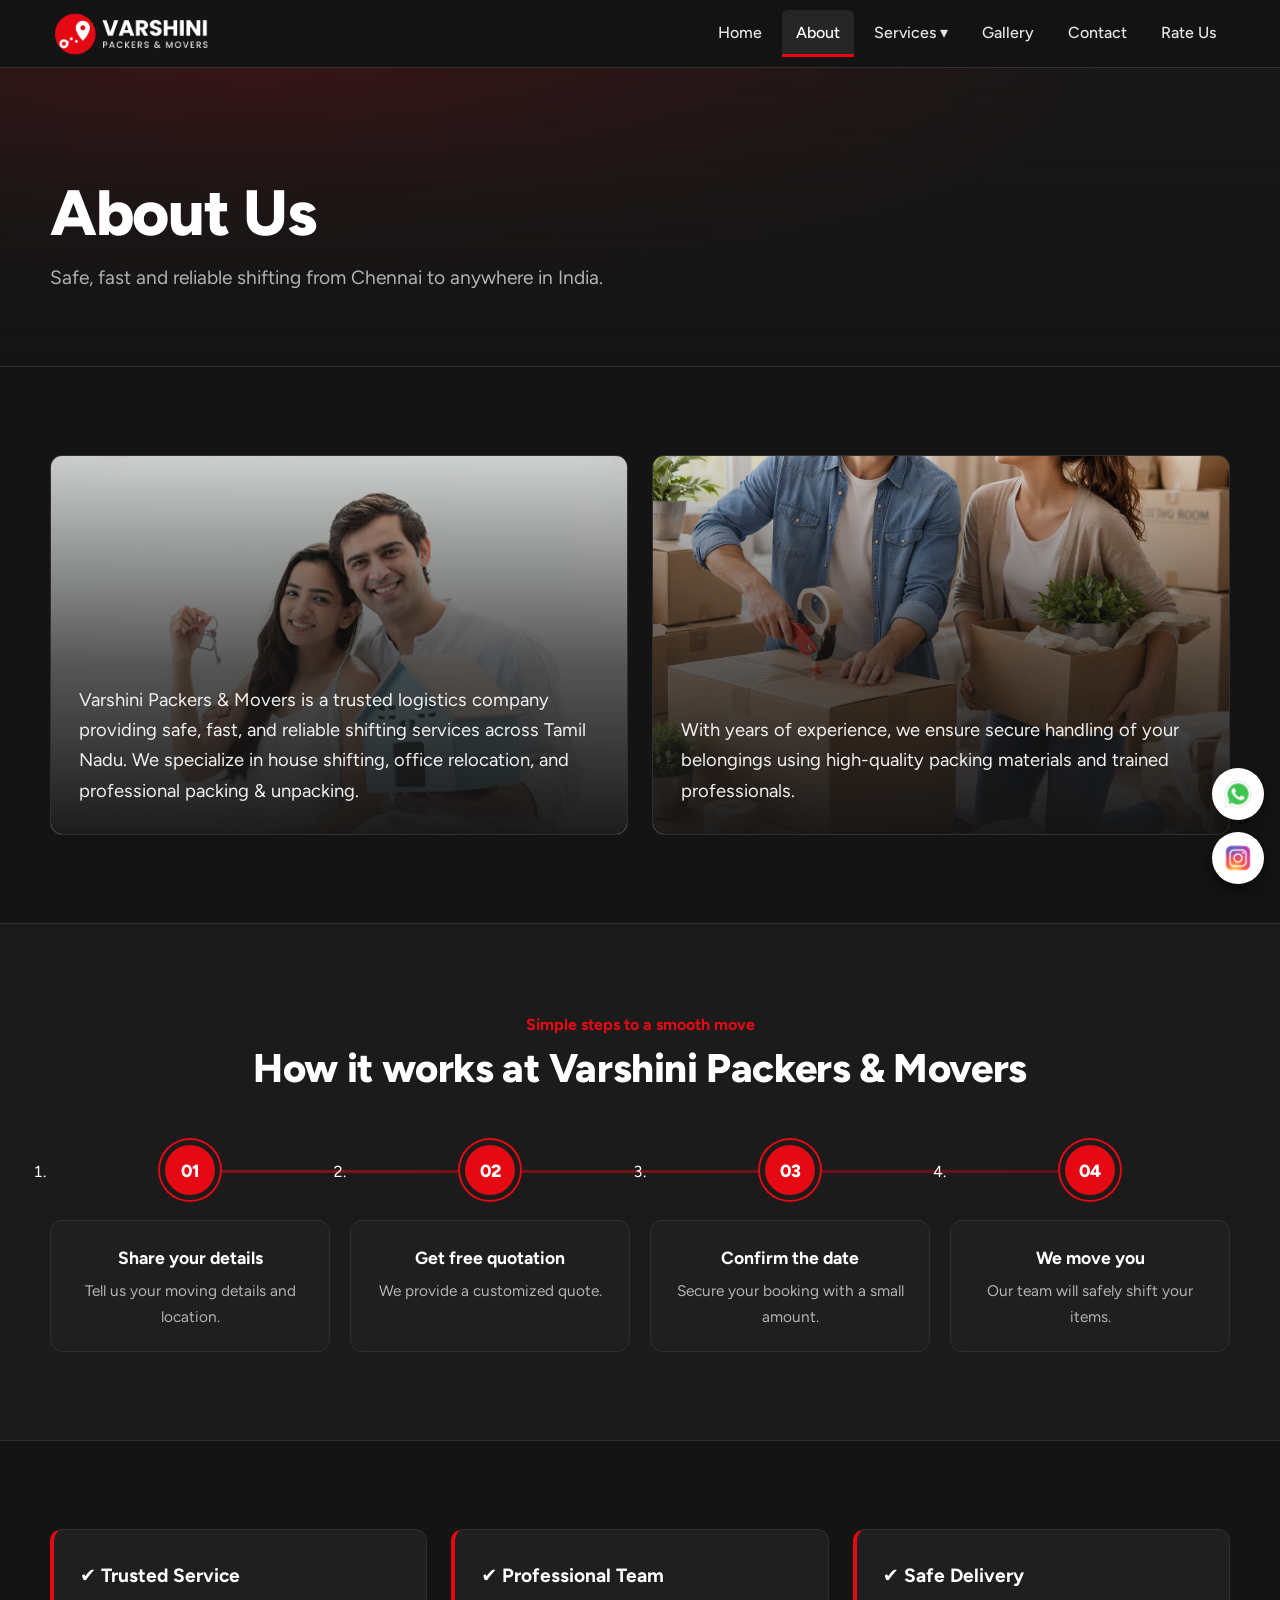
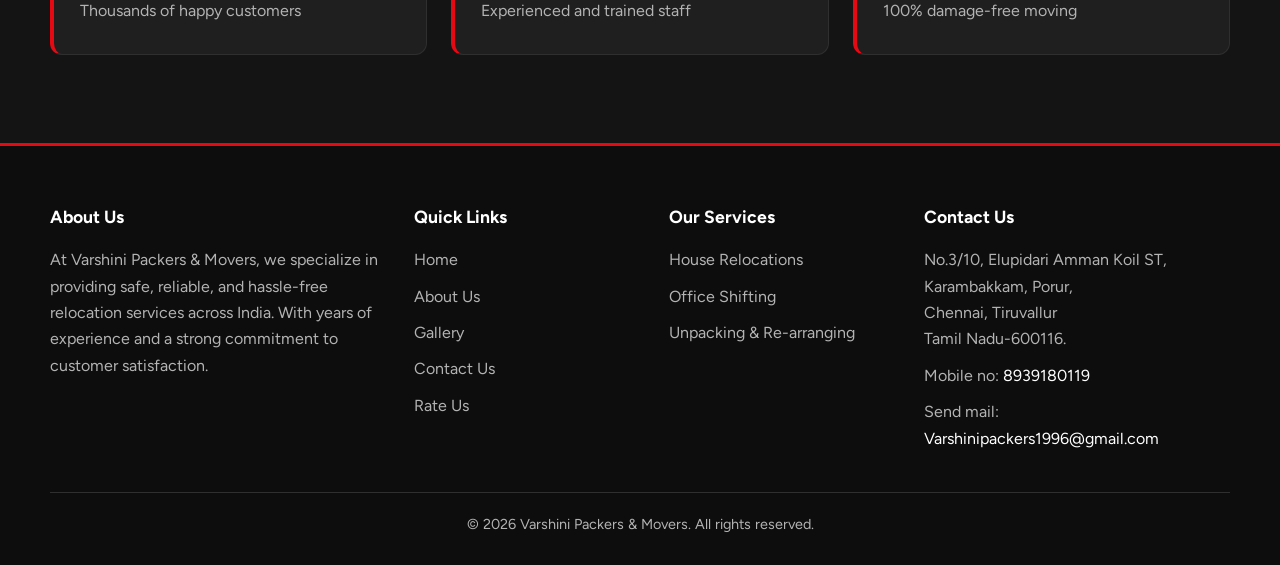
==== commit bff545af: "adding rating" ====
--- a/about.html
+++ b/about.html
@@ -443,6 +443,7 @@
             </li>
             <li><a href="gallery.html">Gallery</a></li>
             <li><a href="contact.html">Contact</a></li>
+            <li><a href="rate.html">Rate Us</a></li>
         </ul>
     </div>
 </header>
@@ -568,6 +569,7 @@
                     <li><a href="about.html">About Us</a></li>
                     <li><a href="gallery.html">Gallery</a></li>
                     <li><a href="contact.html">Contact Us</a></li>
+                    <li><a href="rate.html">Rate Us</a></li>
                 </ul>
             </nav>
 
